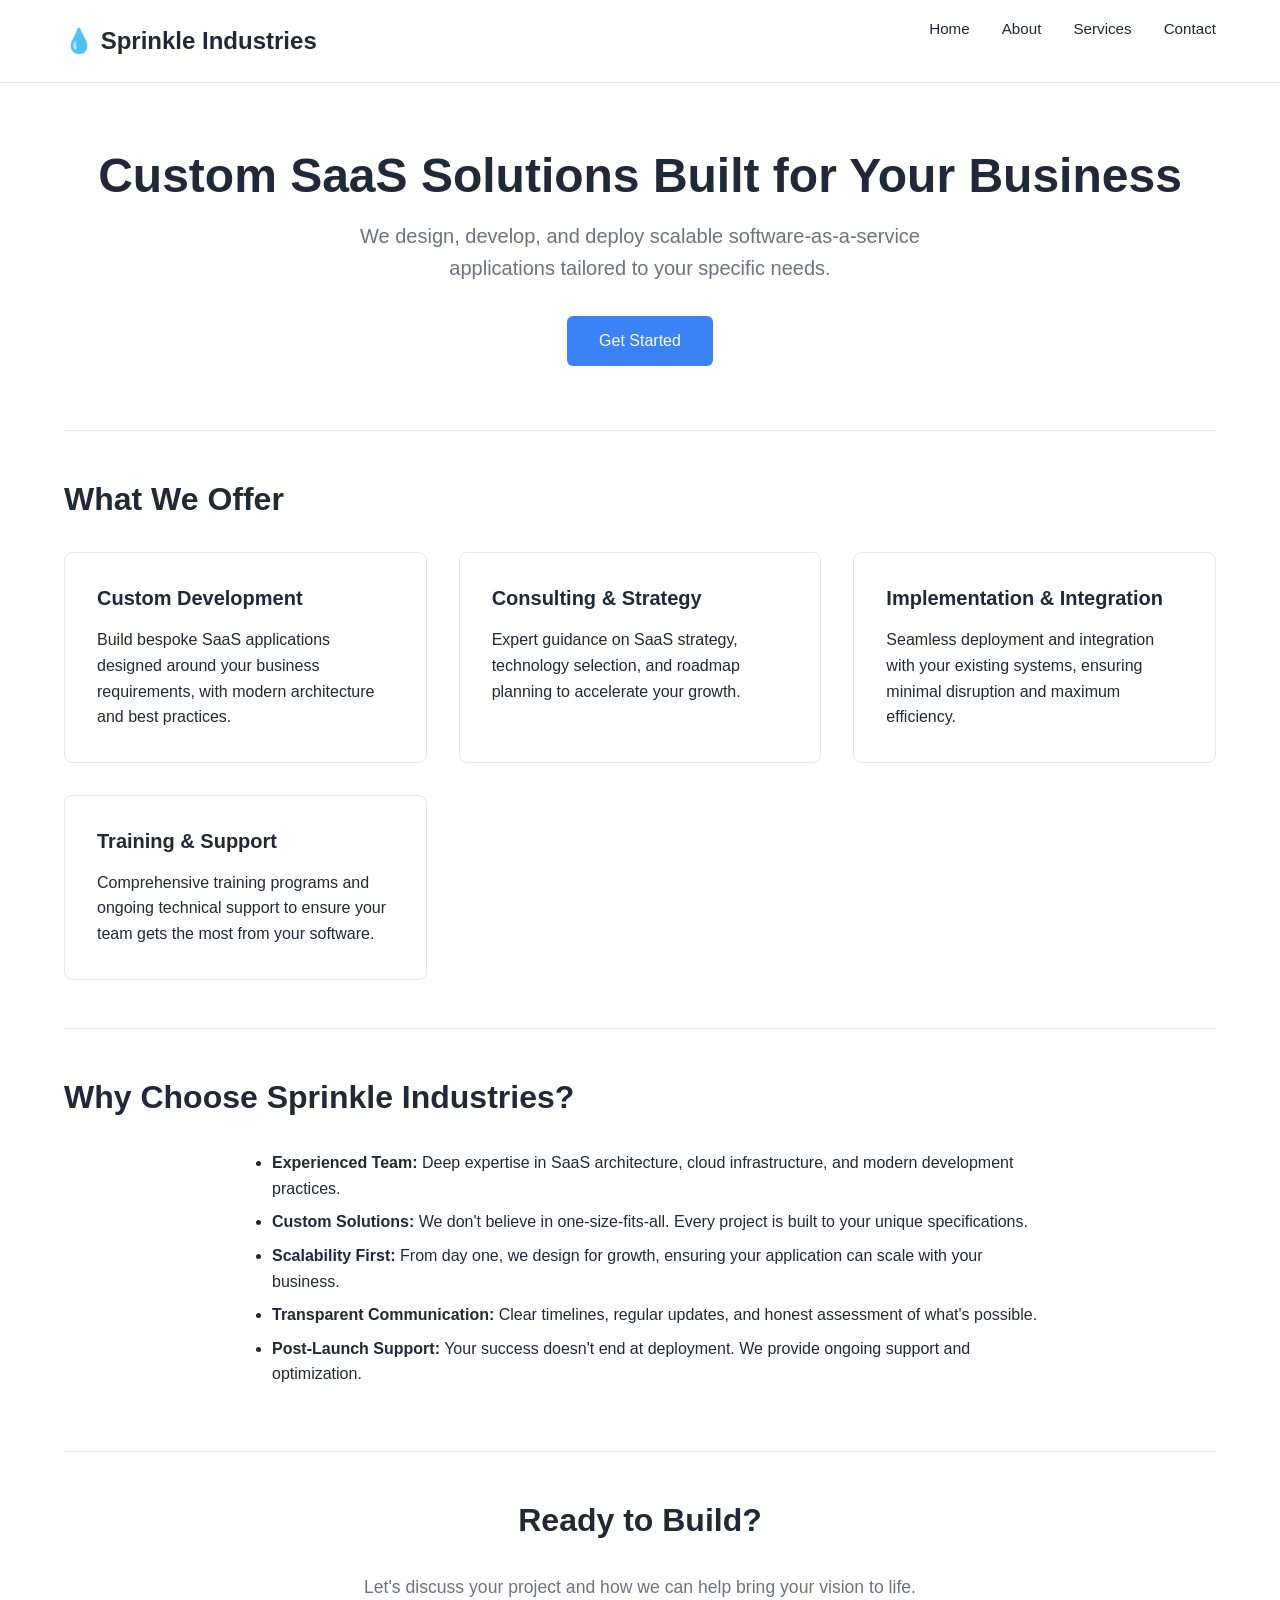
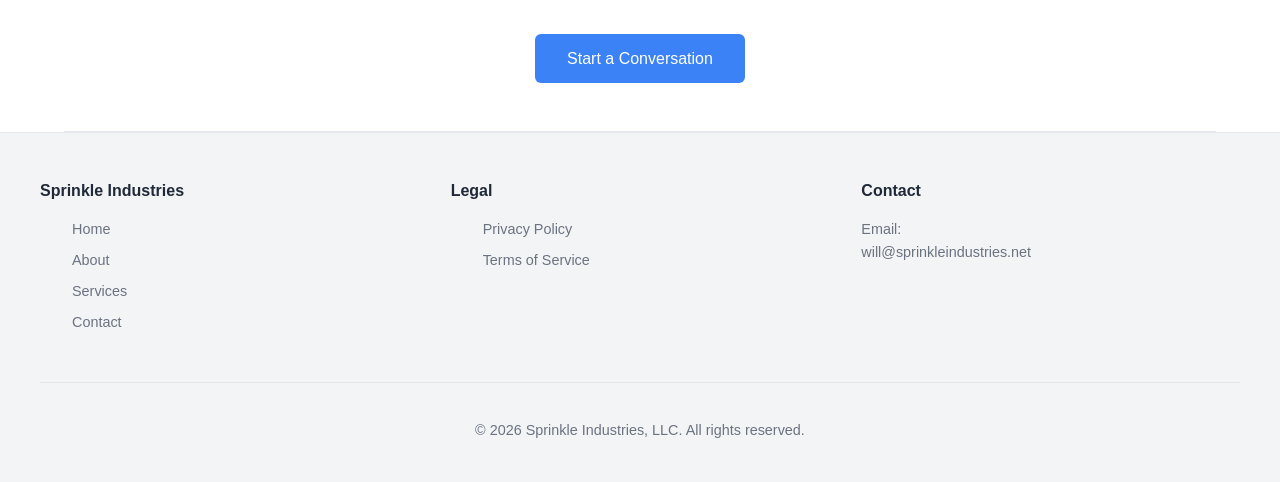
==== index.html @ 993e3294 "Add production-ready corporate website for Sprinkle Industries Creates a complete, static HTML/CSS/J" ====
<!DOCTYPE html>
<html lang="en">
<head>
  <meta charset="UTF-8">
  <meta name="viewport" content="width=device-width, initial-scale=1.0">
  <meta name="description" content="Sprinkle Industries provides custom SaaS development, consulting, and implementation services to help businesses build and scale modern software solutions.">
  <meta name="keywords" content="SaaS development, custom software, consulting, implementation">
  <meta name="theme-color" content="#3b82f6">
  <title>Sprinkle Industries – Custom SaaS Development & Consulting</title>
  <link rel="canonical" href="https://sprinkleindustries.net/">
  <link rel="stylesheet" href="styles.css">
  <link rel="icon" type="image/svg+xml" href="data:image/svg+xml,<svg xmlns='http://www.w3.org/2000/svg' viewBox='0 0 100 100'><text y='75' font-size='75' fill='%233b82f6'>💧</text></svg>">
</head>
<body>
  <header>
    <nav>
      <a href="/" class="logo">💧 Sprinkle Industries</a>
      <button class="nav-toggle" aria-label="Toggle navigation">☰</button>
      <ul class="nav-links">
        <li><a href="/">Home</a></li>
        <li><a href="/about.html">About</a></li>
        <li><a href="/services.html">Services</a></li>
        <li><a href="/contact.html">Contact</a></li>
      </ul>
    </nav>
  </header>

  <main>
    <section class="hero">
      <h1>Custom SaaS Solutions Built for Your Business</h1>
      <p>We design, develop, and deploy scalable software-as-a-service applications tailored to your specific needs.</p>
      <a href="/contact.html" class="cta-button">Get Started</a>
    </section>

    <section>
      <h2>What We Offer</h2>
      <div class="grid">
        <div class="card">
          <h3>Custom Development</h3>
          <p>Build bespoke SaaS applications designed around your business requirements, with modern architecture and best practices.</p>
        </div>
        <div class="card">
          <h3>Consulting & Strategy</h3>
          <p>Expert guidance on SaaS strategy, technology selection, and roadmap planning to accelerate your growth.</p>
        </div>
        <div class="card">
          <h3>Implementation & Integration</h3>
          <p>Seamless deployment and integration with your existing systems, ensuring minimal disruption and maximum efficiency.</p>
        </div>
        <div class="card">
          <h3>Training & Support</h3>
          <p>Comprehensive training programs and ongoing technical support to ensure your team gets the most from your software.</p>
        </div>
      </div>
    </section>

    <section>
      <h2>Why Choose Sprinkle Industries?</h2>
      <div class="max-width" style="margin: 0 auto;">
        <ul>
          <li><strong>Experienced Team:</strong> Deep expertise in SaaS architecture, cloud infrastructure, and modern development practices.</li>
          <li><strong>Custom Solutions:</strong> We don't believe in one-size-fits-all. Every project is built to your unique specifications.</li>
          <li><strong>Scalability First:</strong> From day one, we design for growth, ensuring your application can scale with your business.</li>
          <li><strong>Transparent Communication:</strong> Clear timelines, regular updates, and honest assessment of what's possible.</li>
          <li><strong>Post-Launch Support:</strong> Your success doesn't end at deployment. We provide ongoing support and optimization.</li>
        </ul>
      </div>
    </section>

    <section class="text-center">
      <h2>Ready to Build?</h2>
      <p style="font-size: 1.1rem; color: var(--text-light); margin-bottom: 2rem;">Let's discuss your project and how we can help bring your vision to life.</p>
      <a href="/contact.html" class="cta-button">Start a Conversation</a>
    </section>
  </main>

  <footer>
    <div class="footer-content">
      <div class="footer-section">
        <h3>Sprinkle Industries</h3>
        <ul>
          <li><a href="/">Home</a></li>
          <li><a href="/about.html">About</a></li>
          <li><a href="/services.html">Services</a></li>
          <li><a href="/contact.html">Contact</a></li>
        </ul>
      </div>
      <div class="footer-section">
        <h3>Legal</h3>
        <ul>
          <li><a href="/privacy.html">Privacy Policy</a></li>
          <li><a href="/terms.html">Terms of Service</a></li>
        </ul>
      </div>
      <div class="footer-section">
        <h3>Contact</h3>
        <p style="color: var(--text-light); font-size: 0.9rem;">Email: <a href="mailto:will@sprinkleindustries.net">will@sprinkleindustries.net</a></p>
      </div>
    </div>
    <div class="footer-bottom">
      <div class="footer-info">
        <p>&copy; 2026 Sprinkle Industries, LLC. All rights reserved.</p>
      </div>
    </div>
  </footer>

  <script src="script.js"></script>
</body>
</html>
---- styles.css ----
/* Global Styles */
:root {
  --primary: #1f2937;
  --primary-light: #f3f4f6;
  --accent: #3b82f6;
  --accent-hover: #2563eb;
  --text: #1f2937;
  --text-light: #6b7280;
  --border: #e5e7eb;
  --white: #ffffff;
  --gray-50: #f9fafb;
}

@media (prefers-color-scheme: dark) {
  :root {
    --primary: #f3f4f6;
    --primary-light: #1f2937;
    --text: #f3f4f6;
    --text-light: #d1d5db;
    --border: #374151;
    --white: #111827;
  }
}

* {
  margin: 0;
  padding: 0;
  box-sizing: border-box;
}

html {
  scroll-behavior: smooth;
}

body {
  font-family: -apple-system, BlinkMacSystemFont, "Segoe UI", Roboto, "Helvetica Neue", Arial, sans-serif;
  line-height: 1.6;
  color: var(--text);
  background-color: var(--white);
  min-height: 100vh;
  display: flex;
  flex-direction: column;
}

/* Header & Navigation */
header {
  border-bottom: 1px solid var(--border);
  position: sticky;
  top: 0;
  background-color: var(--white);
  z-index: 100;
}

nav {
  max-width: 1200px;
  margin: 0 auto;
  padding: 1rem 1.5rem;
  display: flex;
  justify-content: space-between;
  align-items: center;
}

.logo {
  font-size: 1.5rem;
  font-weight: 600;
  text-decoration: none;
  color: var(--text);
  display: flex;
  align-items: center;
  gap: 0.5rem;
}

.nav-links {
  display: flex;
  gap: 2rem;
  list-style: none;
  align-items: center;
}

.nav-links a {
  text-decoration: none;
  color: var(--text);
  font-size: 0.95rem;
  transition: color 0.2s;
}

.nav-links a:hover {
  color: var(--accent);
}

.nav-toggle {
  display: none;
  background: none;
  border: none;
  cursor: pointer;
  font-size: 1.5rem;
  color: var(--text);
}

@media (max-width: 768px) {
  .nav-links {
    display: none;
    position: absolute;
    top: 100%;
    left: 0;
    right: 0;
    flex-direction: column;
    gap: 0;
    background-color: var(--white);
    border-bottom: 1px solid var(--border);
  }

  .nav-links.active {
    display: flex;
  }

  .nav-links a {
    padding: 1rem 1.5rem;
    border-bottom: 1px solid var(--border);
    width: 100%;
  }

  .nav-toggle {
    display: block;
  }
}

/* Main Content */
main {
  flex: 1;
  max-width: 1200px;
  margin: 0 auto;
  padding: 0 1.5rem;
  width: 100%;
}

/* Hero Section */
.hero {
  padding: 4rem 0;
  text-align: center;
}

.hero h1 {
  font-size: 3rem;
  margin-bottom: 1rem;
  font-weight: 700;
  line-height: 1.2;
}

.hero p {
  font-size: 1.25rem;
  color: var(--text-light);
  margin-bottom: 2rem;
  max-width: 600px;
  margin-left: auto;
  margin-right: auto;
}

.cta-button {
  display: inline-block;
  padding: 0.75rem 2rem;
  background-color: var(--accent);
  color: var(--white);
  text-decoration: none;
  border-radius: 0.375rem;
  font-weight: 500;
  transition: background-color 0.2s;
  border: none;
  cursor: pointer;
  font-size: 1rem;
}

.cta-button:hover {
  background-color: var(--accent-hover);
}

@media (max-width: 768px) {
  .hero {
    padding: 2rem 0;
  }

  .hero h1 {
    font-size: 2rem;
  }

  .hero p {
    font-size: 1.1rem;
  }
}

/* Section Styles */
section {
  padding: 3rem 0;
  border-bottom: 1px solid var(--border);
}

section h2 {
  font-size: 2rem;
  margin-bottom: 2rem;
  font-weight: 700;
}

section h3 {
  font-size: 1.25rem;
  margin-bottom: 1rem;
  font-weight: 600;
}

/* Grid Layouts */
.grid {
  display: grid;
  grid-template-columns: repeat(auto-fit, minmax(300px, 1fr));
  gap: 2rem;
  margin-top: 2rem;
}

.card {
  padding: 2rem;
  border: 1px solid var(--border);
  border-radius: 0.5rem;
  transition: border-color 0.2s;
}

.card:hover {
  border-color: var(--accent);
}

/* Contact Form */
.form-group {
  margin-bottom: 1.5rem;
}

label {
  display: block;
  margin-bottom: 0.5rem;
  font-weight: 500;
}

input,
textarea {
  width: 100%;
  padding: 0.75rem;
  border: 1px solid var(--border);
  border-radius: 0.375rem;
  font-family: inherit;
  font-size: 1rem;
  color: var(--text);
  background-color: var(--white);
  transition: border-color 0.2s;
}

input:focus,
textarea:focus {
  outline: none;
  border-color: var(--accent);
  box-shadow: 0 0 0 3px rgba(59, 130, 246, 0.1);
}

textarea {
  resize: vertical;
  min-height: 150px;
}

.form-section {
  max-width: 600px;
  margin-top: 2rem;
}

/* Footer */
footer {
  background-color: var(--primary-light);
  border-top: 1px solid var(--border);
  margin-top: auto;
  padding: 3rem 1.5rem 1.5rem;
}

.footer-content {
  max-width: 1200px;
  margin: 0 auto;
  display: grid;
  grid-template-columns: repeat(auto-fit, minmax(250px, 1fr));
  gap: 2rem;
  margin-bottom: 2rem;
}

.footer-section h3 {
  font-size: 1rem;
  margin-bottom: 1rem;
}

.footer-section ul {
  list-style: none;
}

.footer-section a {
  color: var(--text-light);
  text-decoration: none;
  font-size: 0.9rem;
  margin-bottom: 0.5rem;
  display: block;
  transition: color 0.2s;
}

.footer-section a:hover {
  color: var(--accent);
}

.footer-bottom {
  max-width: 1200px;
  margin: 0 auto;
  padding-top: 2rem;
  border-top: 1px solid var(--border);
  text-align: center;
  color: var(--text-light);
  font-size: 0.9rem;
}

.footer-info {
  text-align: center;
  margin-bottom: 1rem;
}

.footer-info p {
  margin: 0.25rem 0;
}

/* Utility Classes */
.text-center {
  text-align: center;
}

.text-muted {
  color: var(--text-light);
}

.max-width {
  max-width: 800px;
}

/* Link Styles */
a {
  color: var(--accent);
  text-decoration: underline;
  transition: color 0.2s;
}

a:hover {
  color: var(--accent-hover);
}

/* Lists */
ul,
ol {
  margin-left: 2rem;
  margin-bottom: 1rem;
}

li {
  margin-bottom: 0.5rem;
}

/* Headings */
h1,
h2,
h3,
h4,
h5,
h6 {
  font-weight: 600;
  line-height: 1.3;
}

h1 {
  font-size: 2.5rem;
  margin-bottom: 1rem;
}

h2 {
  font-size: 2rem;
  margin-bottom: 1.5rem;
}

h3 {
  font-size: 1.25rem;
}

/* Responsiveness */
@media (max-width: 768px) {
  main {
    padding: 0 1rem;
  }

  section {
    padding: 2rem 0;
  }

  h1 {
    font-size: 2rem;
  }

  h2 {
    font-size: 1.5rem;
  }

  .grid {
    grid-template-columns: 1fr;
  }

  .footer-content {
    grid-template-columns: 1fr;
  }
}
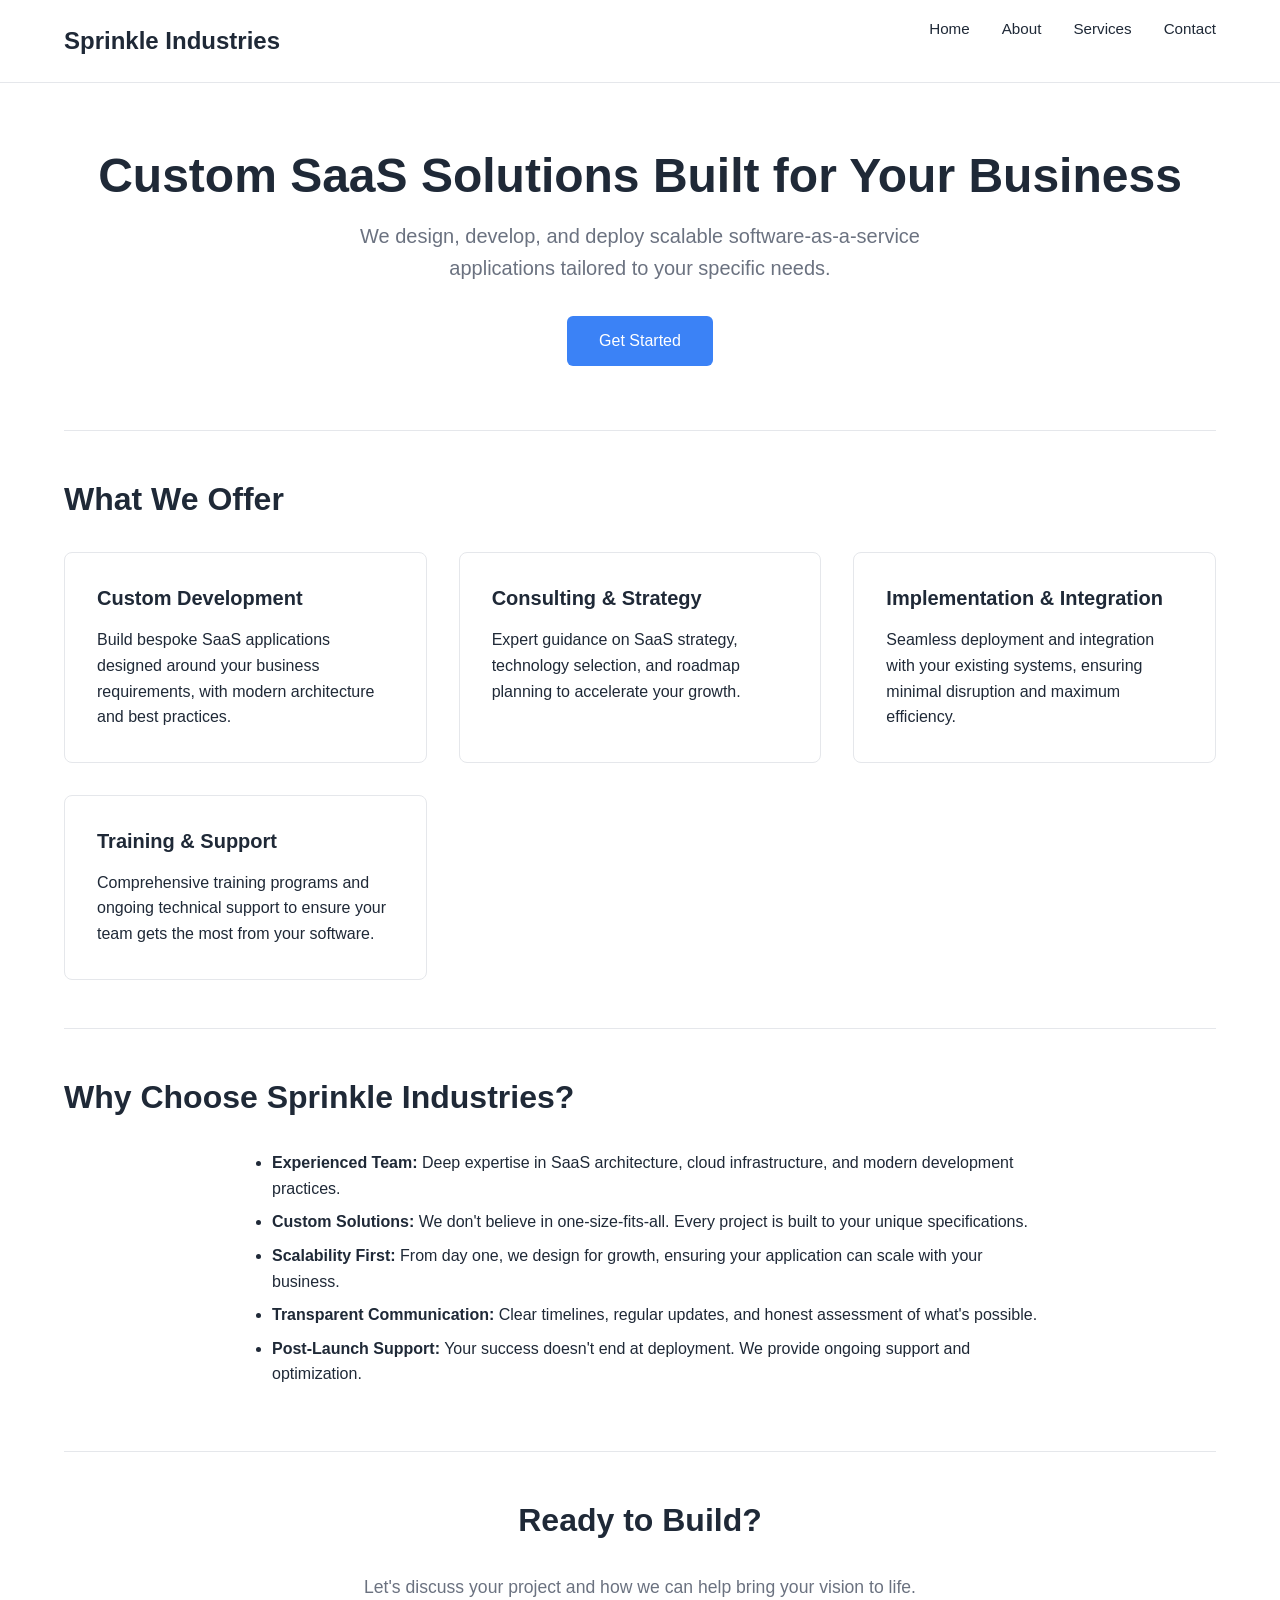
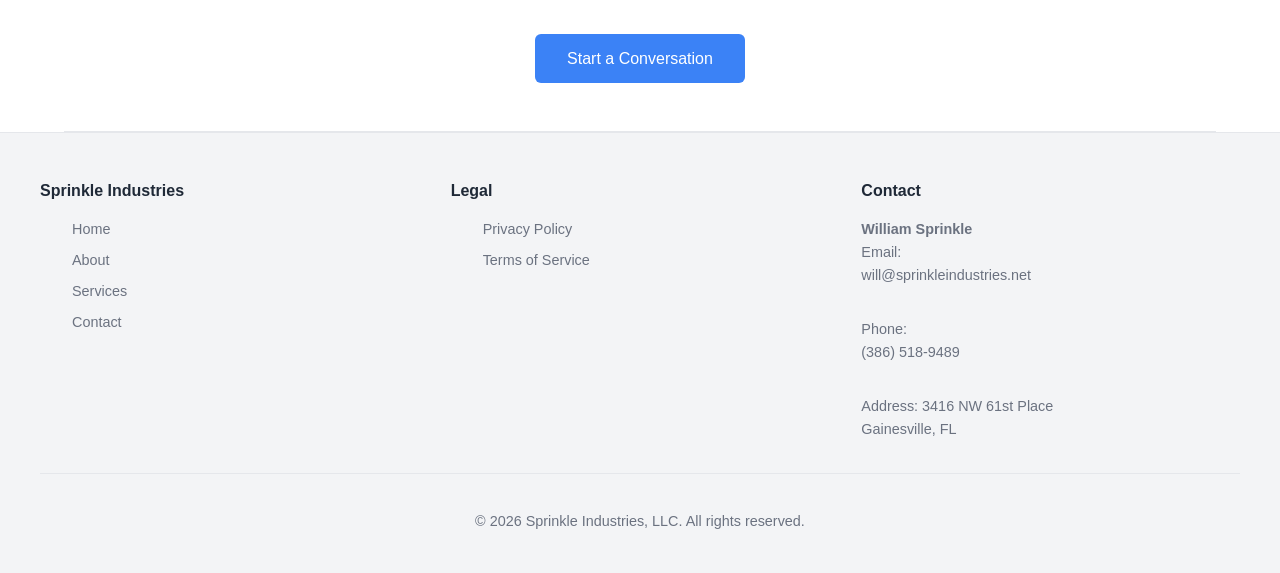
==== commit 53b103dd: "Update website for toll-free verification compliance - Remove all emojis (water droplet favicon, ham" ====
--- a/index.html
+++ b/index.html
@@ -9,13 +9,13 @@
   <title>Sprinkle Industries – Custom SaaS Development & Consulting</title>
   <link rel="canonical" href="https://sprinkleindustries.net/">
   <link rel="stylesheet" href="styles.css">
-  <link rel="icon" type="image/svg+xml" href="data:image/svg+xml,<svg xmlns='http://www.w3.org/2000/svg' viewBox='0 0 100 100'><text y='75' font-size='75' fill='%233b82f6'>💧</text></svg>">
+  <link rel="icon" type="image/svg+xml" href="data:image/svg+xml,<svg xmlns='http://www.w3.org/2000/svg' viewBox='0 0 100 100'><text y='75' font-size='60' fill='%233b82f6'>S</text></svg>">
 </head>
 <body>
   <header>
     <nav>
-      <a href="/" class="logo">💧 Sprinkle Industries</a>
-      <button class="nav-toggle" aria-label="Toggle navigation">☰</button>
+      <a href="/" class="logo">Sprinkle Industries</a>
+      <button class="nav-toggle" aria-label="Toggle navigation">Menu</button>
       <ul class="nav-links">
         <li><a href="/">Home</a></li>
         <li><a href="/about.html">About</a></li>
@@ -94,7 +94,13 @@
       </div>
       <div class="footer-section">
         <h3>Contact</h3>
-        <p style="color: var(--text-light); font-size: 0.9rem;">Email: <a href="mailto:will@sprinkleindustries.net">will@sprinkleindustries.net</a></p>
+        <p style="color: var(--text-light); font-size: 0.9rem;">
+          <strong>William Sprinkle</strong><br>
+          Email: <a href="mailto:will@sprinkleindustries.net">will@sprinkleindustries.net</a><br>
+          Phone: <a href="tel:+13865189489">(386) 518-9489</a><br>
+          Address: 3416 NW 61st Place<br>
+          Gainesville, FL
+        </p>
       </div>
     </div>
     <div class="footer-bottom">
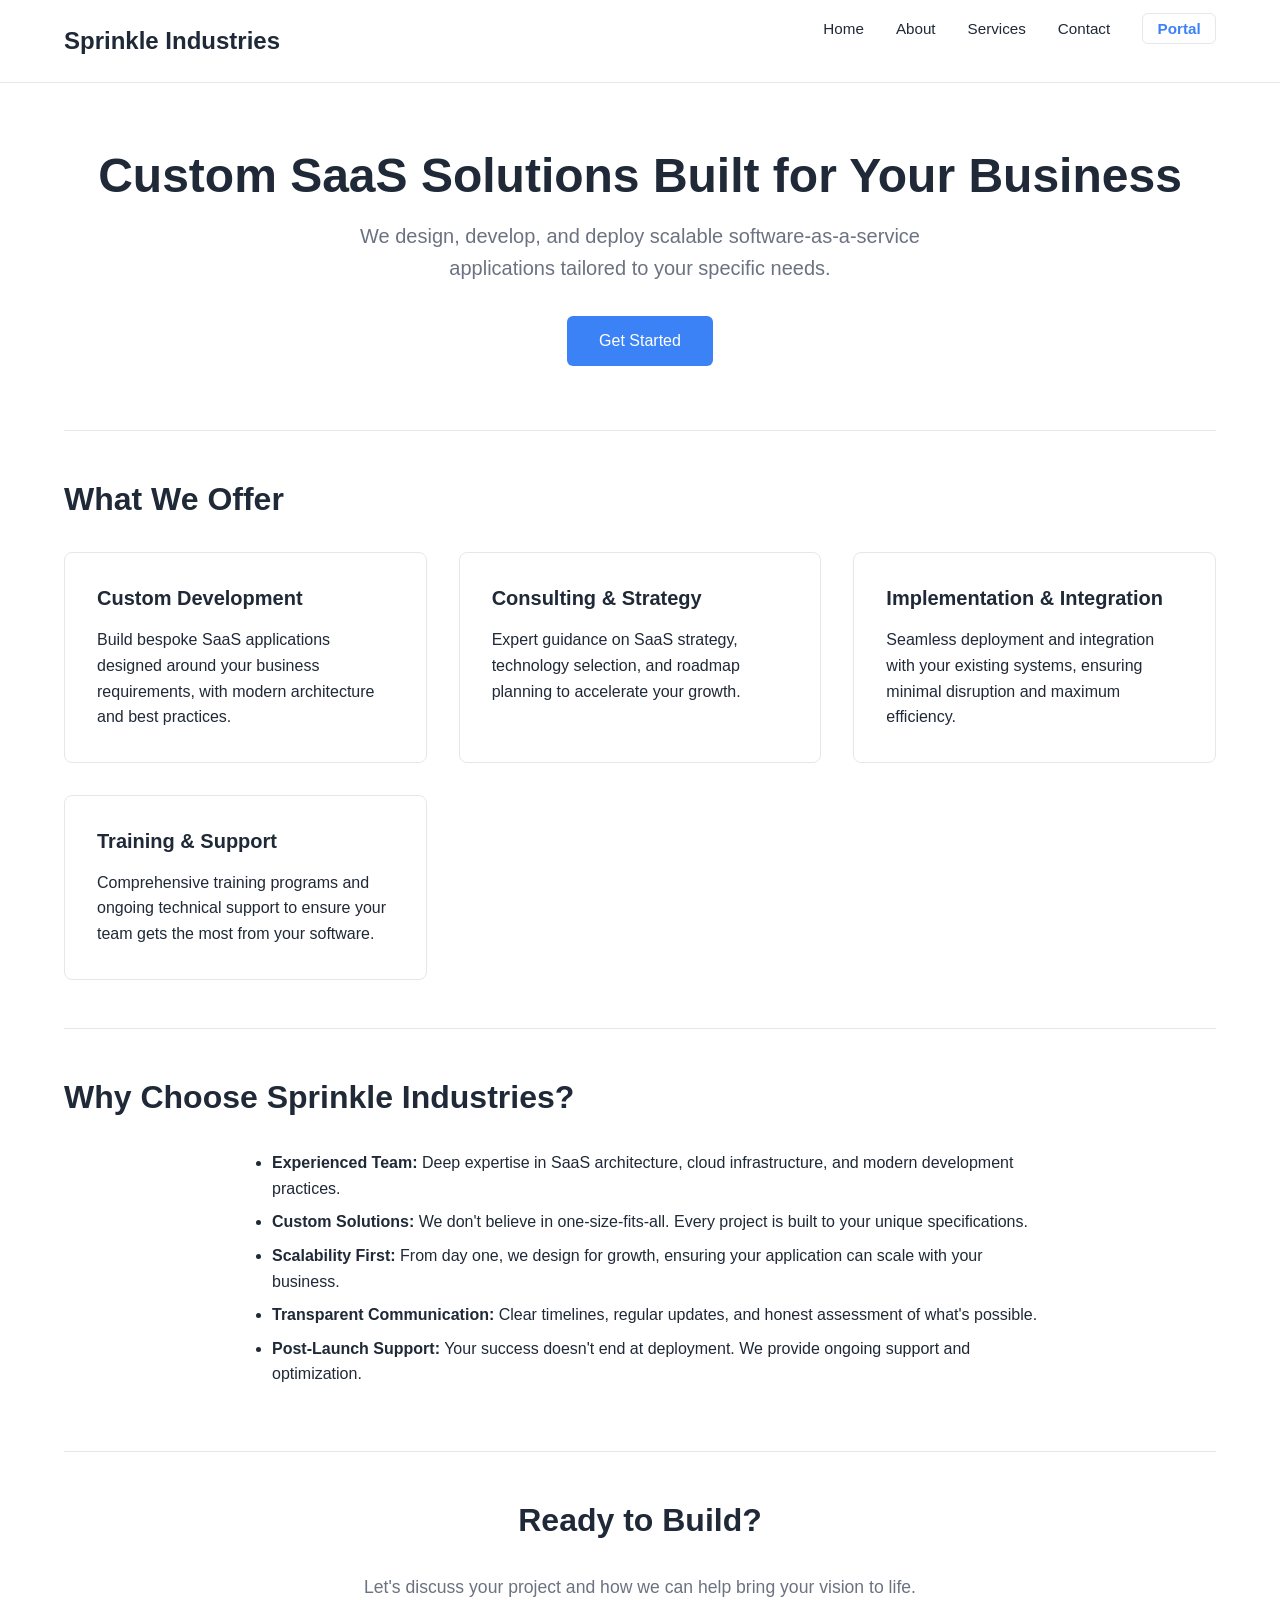
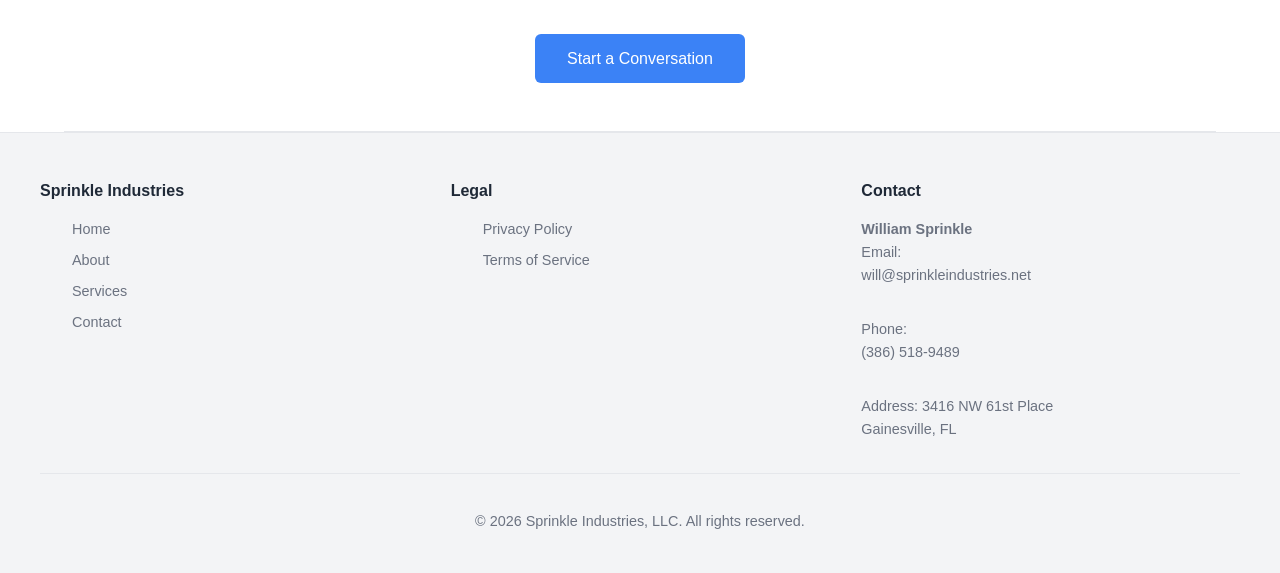
==== commit 682b899e: "Add Portal link to site navigation Entry point to the CRM portal at crm.sprinkleindustries.net. The " ====
--- a/index.html
+++ b/index.html
@@ -21,6 +21,7 @@
         <li><a href="/about.html">About</a></li>
         <li><a href="/services.html">Services</a></li>
         <li><a href="/contact.html">Contact</a></li>
+        <li><a href="https://crm.sprinkleindustries.net" class="nav-portal">Portal</a></li>
       </ul>
     </nav>
   </header>
--- a/styles.css
+++ b/styles.css
@@ -88,6 +88,21 @@
   color: var(--accent);
 }
 
+/* Portal sign-in: set apart from the marketing links, it leaves the site. */
+.nav-links a.nav-portal {
+  padding: 0.4rem 0.9rem;
+  border: 1px solid var(--border);
+  border-radius: 6px;
+  color: var(--accent);
+  font-weight: 600;
+}
+
+.nav-links a.nav-portal:hover {
+  color: var(--white);
+  background-color: var(--accent);
+  border-color: var(--accent);
+}
+
 .nav-toggle {
   display: none;
   background: none;
@@ -118,6 +133,14 @@
     padding: 1rem 1.5rem;
     border-bottom: 1px solid var(--border);
     width: 100%;
+  }
+
+  /* Drop the button treatment in the stacked menu; it reads as a row here. */
+  .nav-links a.nav-portal {
+    padding: 1rem 1.5rem;
+    border: none;
+    border-bottom: 1px solid var(--border);
+    border-radius: 0;
   }
 
   .nav-toggle {
@@ -266,6 +289,21 @@
   margin-top: 2rem;
 }
 
+.form-checkbox label {
+  display: flex;
+  align-items: flex-start;
+  gap: 0.6rem;
+  font-weight: 400;
+  font-size: 0.9rem;
+  color: var(--text-light);
+}
+
+.form-checkbox input[type="checkbox"] {
+  width: auto;
+  margin-top: 0.2rem;
+  flex-shrink: 0;
+}
+
 /* Footer */
 footer {
   background-color: var(--primary-light);
